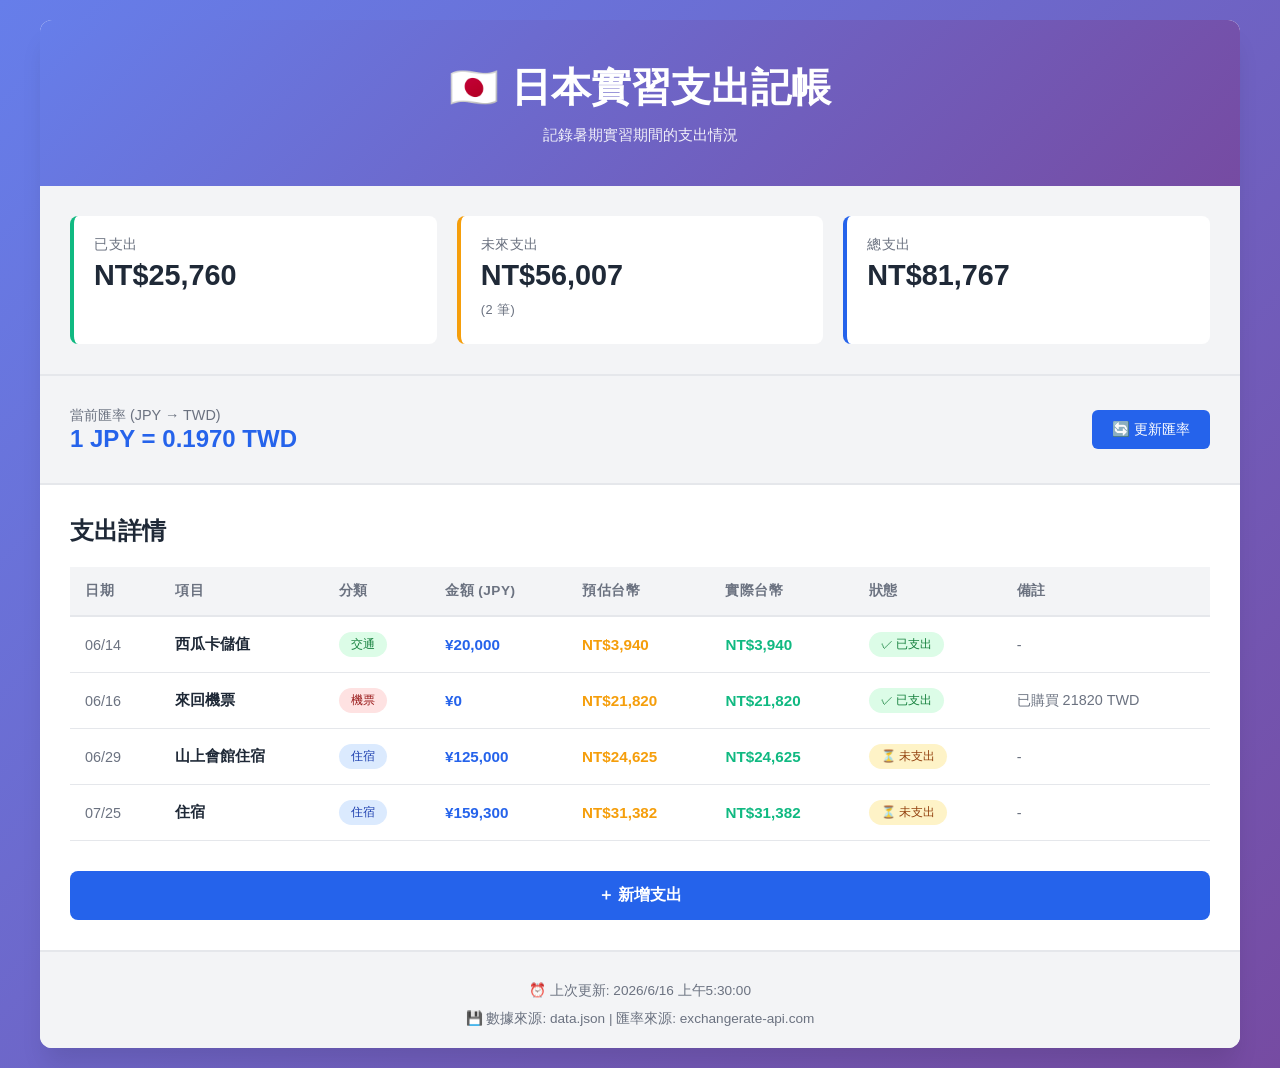
==== index.html @ 2667e3d0 "feat: 新增支出表單，可直接從網頁新增記錄到 GitHub Co-Authored-By: Claude Sonnet 4.6 <noreply@anthropic.com>" ====
<!DOCTYPE html>
<html lang="zh-TW">
<head>
    <meta charset="UTF-8">
    <meta name="viewport" content="width=device-width, initial-scale=1.0">
    <title>日本實習支出記帳</title>
    <link rel="stylesheet" href="style.css">
</head>
<body>
    <div class="container">
        <header>
            <h1>🇯🇵 日本實習支出記帳</h1>
            <div class="subtitle">記錄暑期實習期間的支出情況</div>
        </header>

        <div class="stats">
            <div class="stat-card paid">
                <div class="stat-label">已支出</div>
                <div class="stat-value">-</div>
            </div>
            <div class="stat-card pending">
                <div class="stat-label">未來支出</div>
                <div class="stat-value">-</div>
            </div>
            <div class="stat-card">
                <div class="stat-label">總支出</div>
                <div class="stat-value">-</div>
            </div>
        </div>

        <div class="exchange-rate-box">
            <div class="exchange-rate-info">
                <div>
                    <div class="rate-label">當前匯率 (JPY → TWD)</div>
                    <div class="rate-value">1 JPY = <span id="rate-display">0.197</span> TWD</div>
                </div>
            </div>
            <button class="refresh-btn" onclick="tracker.updateExchangeRate(); tracker.recalculateEstimates(); tracker.render();">
                🔄 更新匯率
            </button>
        </div>

        <div class="main-content">
            <h2 class="table-title">支出詳情</h2>
            <div class="table-wrapper">
                <table>
                    <thead>
                        <tr>
                            <th>日期</th>
                            <th>項目</th>
                            <th>分類</th>
                            <th>金額 (JPY)</th>
                            <th>預估台幣</th>
                            <th>實際台幣</th>
                            <th>狀態</th>
                            <th>備註</th>
                        </tr>
                    </thead>
                    <tbody>
                        <tr>
                            <td colspan="8" style="text-align: center; padding: 40px; color: #6b7280;">
                                正在加載...
                            </td>
                        </tr>
                    </tbody>
                </table>
            </div>
        </div>

        <!-- 新增支出按鈕 -->
        <div style="padding: 0 30px 30px;">
            <button class="add-btn" onclick="toggleForm()">＋ 新增支出</button>
        </div>

        <!-- 新增支出表單 -->
        <div id="add-form" style="display:none; padding: 0 30px 30px;">
            <div class="form-card">
                <h3 style="margin-bottom: 20px;">新增支出</h3>

                <div class="form-row">
                    <div class="form-group">
                        <label>項目名稱</label>
                        <input type="text" id="f-name" placeholder="例：便利商店" />
                    </div>
                    <div class="form-group">
                        <label>日期</label>
                        <input type="date" id="f-date" />
                    </div>
                </div>

                <div class="form-row">
                    <div class="form-group">
                        <label>分類</label>
                        <select id="f-category">
                            <option value="Food">食物</option>
                            <option value="Transport">交通</option>
                            <option value="Housing">住宿</option>
                            <option value="Flight">機票</option>
                            <option value="Other">其他</option>
                        </select>
                    </div>
                    <div class="form-group">
                        <label>金額 (JPY) <span style="color:#6b7280; font-size:0.85em;">台幣支出填 0</span></label>
                        <input type="number" id="f-jpy" placeholder="0" min="0" />
                    </div>
                </div>

                <div class="form-row">
                    <div class="form-group">
                        <label>實際台幣 <span style="color:#6b7280; font-size:0.85em;">（選填）</span></label>
                        <input type="number" id="f-twd" placeholder="留空則自動預估" min="0" />
                    </div>
                    <div class="form-group" style="display:flex; align-items:center; gap:10px; padding-top:24px;">
                        <input type="checkbox" id="f-paid" style="width:18px; height:18px; cursor:pointer;" />
                        <label for="f-paid" style="margin:0; cursor:pointer;">已支出</label>
                    </div>
                </div>

                <div class="form-group">
                    <label>備註 <span style="color:#6b7280; font-size:0.85em;">（選填）</span></label>
                    <input type="text" id="f-notes" placeholder="備註說明" />
                </div>

                <div class="form-group">
                    <label>GitHub Token <span style="color:#6b7280; font-size:0.85em;">（會記住，不用每次輸入）</span></label>
                    <input type="password" id="f-token" placeholder="ghp_xxxx 或 gho_xxxx" />
                </div>

                <div style="display:flex; gap:10px; margin-top:10px;">
                    <button class="submit-btn" onclick="addExpense()">儲存</button>
                    <button class="cancel-btn" onclick="toggleForm()">取消</button>
                </div>

                <div id="form-msg" style="margin-top:15px; display:none;"></div>
            </div>
        </div>

        <footer>
            <div class="last-updated">⏰ 上次更新: -</div>
            <div>💾 數據來源: data.json | 匯率來源: exchangerate-api.com</div>
        </footer>
    </div>

    <script src="script.js"></script>
</body>
</html>
---- style.css ----
* {
  margin: 0;
  padding: 0;
  box-sizing: border-box;
}

:root {
  --primary: #2563eb;
  --success: #10b981;
  --warning: #f59e0b;
  --danger: #ef4444;
  --dark: #1f2937;
  --light: #f3f4f6;
  --border: #e5e7eb;
}

body {
  font-family: -apple-system, BlinkMacSystemFont, 'Segoe UI', Roboto, 'Helvetica Neue', Arial, sans-serif;
  background: linear-gradient(135deg, #667eea 0%, #764ba2 100%);
  min-height: 100vh;
  padding: 20px;
  color: var(--dark);
}

.container {
  max-width: 1200px;
  margin: 0 auto;
  background: white;
  border-radius: 12px;
  box-shadow: 0 20px 25px -5px rgba(0, 0, 0, 0.1);
  overflow: hidden;
}

header {
  background: linear-gradient(135deg, #667eea 0%, #764ba2 100%);
  color: white;
  padding: 40px 30px;
  text-align: center;
}

header h1 {
  font-size: 2.5em;
  margin-bottom: 10px;
}

header .subtitle {
  font-size: 0.95em;
  opacity: 0.9;
}

.stats {
  display: grid;
  grid-template-columns: repeat(auto-fit, minmax(200px, 1fr));
  gap: 20px;
  padding: 30px;
  background: var(--light);
  border-bottom: 2px solid var(--border);
}

.stat-card {
  background: white;
  padding: 20px;
  border-radius: 8px;
  border-left: 4px solid var(--primary);
}

.stat-card.paid {
  border-left-color: var(--success);
}

.stat-card.pending {
  border-left-color: var(--warning);
}

.stat-label {
  font-size: 0.85em;
  color: #6b7280;
  text-transform: uppercase;
  letter-spacing: 0.5px;
  margin-bottom: 5px;
}

.stat-value {
  font-size: 1.8em;
  font-weight: bold;
  color: var(--dark);
}

.exchange-rate-box {
  padding: 30px;
  background: var(--light);
  border-bottom: 2px solid var(--border);
  display: flex;
  justify-content: space-between;
  align-items: center;
  flex-wrap: wrap;
  gap: 20px;
}

.exchange-rate-info {
  display: flex;
  align-items: center;
  gap: 15px;
}

.rate-label {
  font-size: 0.9em;
  color: #6b7280;
}

.rate-value {
  font-size: 1.5em;
  font-weight: bold;
  color: var(--primary);
}

.refresh-btn {
  background: var(--primary);
  color: white;
  border: none;
  padding: 10px 20px;
  border-radius: 6px;
  cursor: pointer;
  font-size: 0.9em;
  transition: all 0.3s ease;
}

.refresh-btn:hover {
  background: #1d4ed8;
  transform: translateY(-2px);
  box-shadow: 0 4px 12px rgba(37, 99, 235, 0.3);
}

.refresh-btn:active {
  transform: translateY(0);
}

.refresh-btn.loading {
  opacity: 0.6;
  cursor: not-allowed;
}

.main-content {
  padding: 30px;
}

.table-title {
  font-size: 1.5em;
  font-weight: bold;
  margin-bottom: 20px;
  color: var(--dark);
}

.table-wrapper {
  overflow-x: auto;
}

table {
  width: 100%;
  border-collapse: collapse;
}

thead {
  background: var(--light);
  border-bottom: 2px solid var(--border);
}

th {
  padding: 15px;
  text-align: left;
  font-weight: 600;
  color: #6b7280;
  font-size: 0.85em;
  text-transform: uppercase;
  letter-spacing: 0.5px;
}

tbody tr {
  border-bottom: 1px solid var(--border);
  transition: background-color 0.2s ease;
}

tbody tr:hover {
  background-color: var(--light);
}

td {
  padding: 15px;
  font-size: 0.95em;
}

.date-cell {
  color: #6b7280;
  font-size: 0.9em;
}

.category-badge {
  display: inline-block;
  padding: 4px 12px;
  border-radius: 20px;
  font-size: 0.8em;
  font-weight: 500;
}

.category-badge.Housing {
  background: #dbeafe;
  color: #1e40af;
}

.category-badge.Transport {
  background: #dcfce7;
  color: #15803d;
}

.category-badge.Food {
  background: #fef3c7;
  color: #92400e;
}

.category-badge.Flight {
  background: #fee2e2;
  color: #991b1b;
}

.category-badge.Other {
  background: #f3f4f6;
  color: #374151;
}

.amount-cell {
  font-weight: 600;
  color: var(--primary);
}

.twd-cell {
  font-weight: bold;
}

.estimate {
  color: #f59e0b;
}

.actual {
  color: #10b981;
}

.status-badge {
  display: inline-block;
  padding: 4px 12px;
  border-radius: 20px;
  font-size: 0.8em;
  font-weight: 500;
}

.status-badge.paid {
  background: #dcfce7;
  color: #15803d;
}

.status-badge.pending {
  background: #fef3c7;
  color: #92400e;
}

.notes {
  color: #6b7280;
  font-size: 0.9em;
}

footer {
  padding: 20px 30px;
  background: var(--light);
  border-top: 2px solid var(--border);
  text-align: center;
  font-size: 0.85em;
  color: #6b7280;
}

.last-updated {
  margin: 10px 0;
}

.loading {
  display: inline-block;
  animation: spin 1s linear infinite;
}

@keyframes spin {
  0% { transform: rotate(0deg); }
  100% { transform: rotate(360deg); }
}

.add-btn {
  width: 100%;
  padding: 14px;
  background: var(--primary);
  color: white;
  border: none;
  border-radius: 8px;
  font-size: 1em;
  font-weight: 600;
  cursor: pointer;
  transition: all 0.2s ease;
}

.add-btn:hover {
  background: #1d4ed8;
  transform: translateY(-1px);
  box-shadow: 0 4px 12px rgba(37, 99, 235, 0.3);
}

.form-card {
  background: var(--light);
  border: 2px solid var(--border);
  border-radius: 10px;
  padding: 25px;
}

.form-row {
  display: grid;
  grid-template-columns: 1fr 1fr;
  gap: 15px;
  margin-bottom: 15px;
}

.form-group {
  display: flex;
  flex-direction: column;
  gap: 6px;
  margin-bottom: 15px;
}

.form-group label {
  font-size: 0.85em;
  font-weight: 600;
  color: #374151;
}

.form-group input,
.form-group select {
  padding: 10px 12px;
  border: 1.5px solid var(--border);
  border-radius: 6px;
  font-size: 0.95em;
  outline: none;
  transition: border-color 0.2s;
  background: white;
}

.form-group input:focus,
.form-group select:focus {
  border-color: var(--primary);
}

.submit-btn {
  padding: 12px 30px;
  background: var(--success);
  color: white;
  border: none;
  border-radius: 6px;
  font-size: 0.95em;
  font-weight: 600;
  cursor: pointer;
  transition: all 0.2s;
}

.submit-btn:hover {
  background: #059669;
}

.submit-btn:disabled {
  opacity: 0.6;
  cursor: not-allowed;
}

.cancel-btn {
  padding: 12px 30px;
  background: white;
  color: #6b7280;
  border: 1.5px solid var(--border);
  border-radius: 6px;
  font-size: 0.95em;
  font-weight: 600;
  cursor: pointer;
  transition: all 0.2s;
}

.cancel-btn:hover {
  background: var(--light);
}

.msg-success {
  padding: 12px;
  background: #dcfce7;
  color: #15803d;
  border-radius: 6px;
  font-size: 0.9em;
}

.msg-error {
  padding: 12px;
  background: #fee2e2;
  color: #991b1b;
  border-radius: 6px;
  font-size: 0.9em;
}

@media (max-width: 768px) {
  header h1 {
    font-size: 1.8em;
  }

  .stats {
    grid-template-columns: 1fr 1fr;
    gap: 15px;
    padding: 20px;
  }

  .exchange-rate-box {
    padding: 20px;
  }

  th, td {
    padding: 10px;
    font-size: 0.85em;
  }

  .table-wrapper {
    font-size: 0.9em;
  }

  .main-content {
    padding: 20px;
  }
}
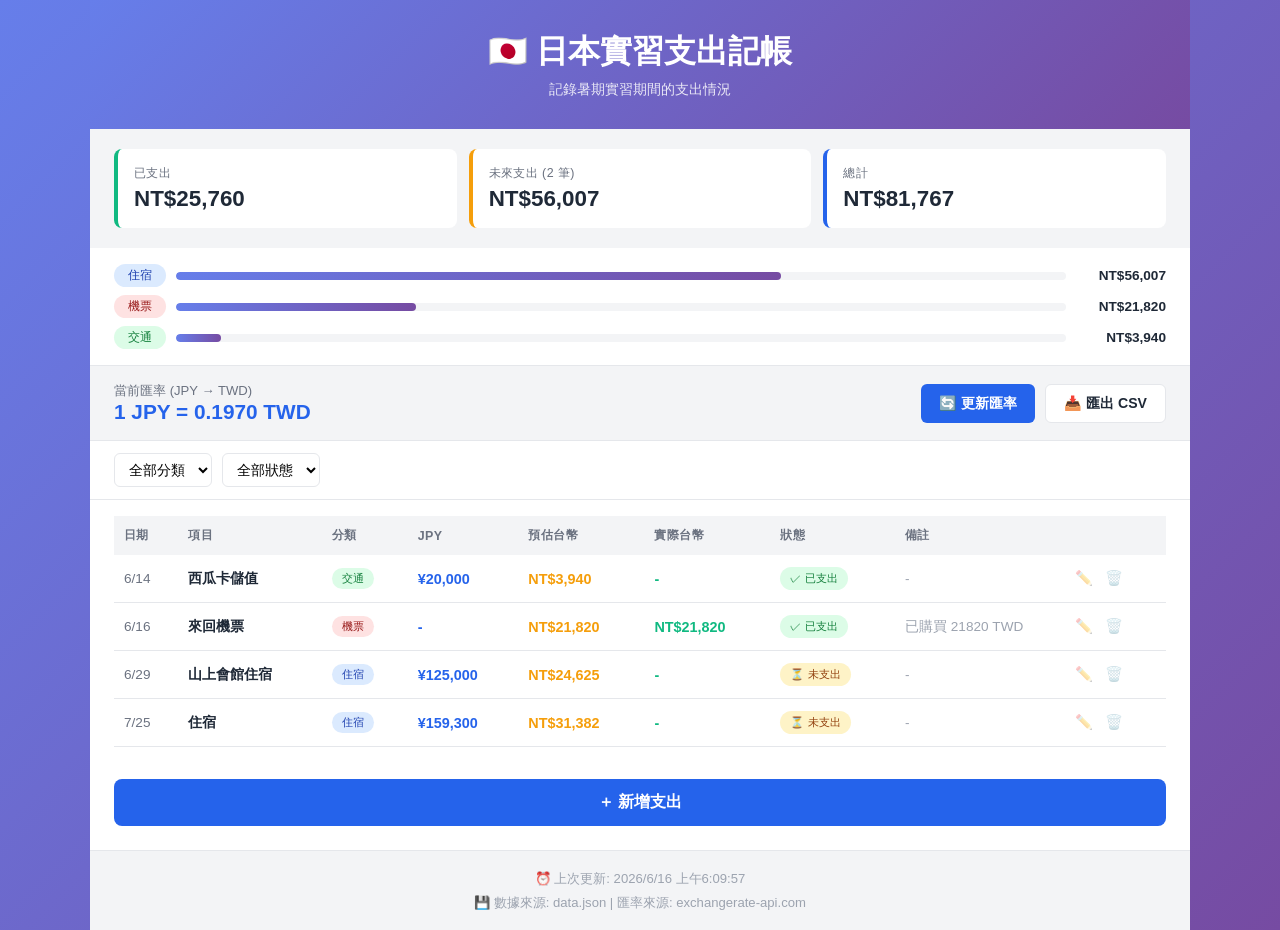
==== commit ac6c1121: "feat: 大幅升級記帳功能 - 新增編輯支出功能（✏️ 按鈕） - 新增一鍵切換已付/未付狀態（點擊狀態標籤） - 新增篩選列（按分類/狀態過濾） - 新增分類統計長條圖 - 新增匯出 CSV 功能" ====
--- a/index.html
+++ b/index.html
@@ -13,21 +13,13 @@
             <div class="subtitle">記錄暑期實習期間的支出情況</div>
         </header>
 
-        <div class="stats">
-            <div class="stat-card paid">
-                <div class="stat-label">已支出</div>
-                <div class="stat-value">-</div>
-            </div>
-            <div class="stat-card pending">
-                <div class="stat-label">未來支出</div>
-                <div class="stat-value">-</div>
-            </div>
-            <div class="stat-card">
-                <div class="stat-label">總支出</div>
-                <div class="stat-value">-</div>
-            </div>
-        </div>
+        <!-- 統計卡片 -->
+        <div class="stats" id="stats"></div>
 
+        <!-- 分類統計 -->
+        <div class="category-stats" id="category-stats"></div>
+
+        <!-- 匯率列 -->
         <div class="exchange-rate-box">
             <div class="exchange-rate-info">
                 <div>
@@ -35,110 +27,109 @@
                     <div class="rate-value">1 JPY = <span id="rate-display">0.197</span> TWD</div>
                 </div>
             </div>
-            <button class="refresh-btn" onclick="tracker.updateExchangeRate(); tracker.recalculateEstimates(); tracker.render();">
-                🔄 更新匯率
-            </button>
+            <div style="display:flex; gap:10px; flex-wrap:wrap;">
+                <button class="refresh-btn" onclick="tracker.updateExchangeRate().then(()=>{tracker.recalculateEstimates();tracker.render();})">🔄 更新匯率</button>
+                <button class="export-btn" onclick="exportCSV()">📥 匯出 CSV</button>
+            </div>
         </div>
 
+        <!-- 篩選列 -->
+        <div class="filter-bar">
+            <select id="filter-category" onchange="tracker.render()">
+                <option value="">全部分類</option>
+                <option value="Food">食物</option>
+                <option value="Transport">交通</option>
+                <option value="Housing">住宿</option>
+                <option value="Flight">機票</option>
+                <option value="Other">其他</option>
+            </select>
+            <select id="filter-status" onchange="tracker.render()">
+                <option value="">全部狀態</option>
+                <option value="paid">已支出</option>
+                <option value="pending">未支出</option>
+            </select>
+        </div>
+
+        <!-- 支出表格 -->
         <div class="main-content">
-            <h2 class="table-title">支出詳情</h2>
-            <div class="table-wrapper">
-                <table>
-                    <thead>
-                        <tr>
-                            <th>日期</th>
-                            <th>項目</th>
-                            <th>分類</th>
-                            <th>金額 (JPY)</th>
-                            <th>預估台幣</th>
-                            <th>實際台幣</th>
-                            <th>狀態</th>
-                            <th>備註</th>
-                        </tr>
-                    </thead>
-                    <tbody>
-                        <tr>
-                            <td colspan="8" style="text-align: center; padding: 40px; color: #6b7280;">
-                                正在加載...
-                            </td>
-                        </tr>
-                    </tbody>
-                </table>
+            <div class="table-wrapper" id="table-wrapper">
+                <p style="text-align:center; padding:40px; color:#6b7280;">正在加載...</p>
             </div>
         </div>
 
         <!-- 新增支出按鈕 -->
-        <div style="padding: 0 30px 30px;">
-            <button class="add-btn" onclick="toggleForm()">＋ 新增支出</button>
-        </div>
-
-        <!-- 新增支出表單 -->
-        <div id="add-form" style="display:none; padding: 0 30px 30px;">
-            <div class="form-card">
-                <h3 style="margin-bottom: 20px;">新增支出</h3>
-
-                <div class="form-row">
-                    <div class="form-group">
-                        <label>項目名稱</label>
-                        <input type="text" id="f-name" placeholder="例：便利商店" />
-                    </div>
-                    <div class="form-group">
-                        <label>日期</label>
-                        <input type="date" id="f-date" />
-                    </div>
-                </div>
-
-                <div class="form-row">
-                    <div class="form-group">
-                        <label>分類</label>
-                        <select id="f-category">
-                            <option value="Food">食物</option>
-                            <option value="Transport">交通</option>
-                            <option value="Housing">住宿</option>
-                            <option value="Flight">機票</option>
-                            <option value="Other">其他</option>
-                        </select>
-                    </div>
-                    <div class="form-group">
-                        <label>金額 (JPY) <span style="color:#6b7280; font-size:0.85em;">台幣支出填 0</span></label>
-                        <input type="number" id="f-jpy" placeholder="0" min="0" />
-                    </div>
-                </div>
-
-                <div class="form-row">
-                    <div class="form-group">
-                        <label>實際台幣 <span style="color:#6b7280; font-size:0.85em;">（選填）</span></label>
-                        <input type="number" id="f-twd" placeholder="留空則自動預估" min="0" />
-                    </div>
-                    <div class="form-group" style="display:flex; align-items:center; gap:10px; padding-top:24px;">
-                        <input type="checkbox" id="f-paid" style="width:18px; height:18px; cursor:pointer;" />
-                        <label for="f-paid" style="margin:0; cursor:pointer;">已支出</label>
-                    </div>
-                </div>
-
-                <div class="form-group">
-                    <label>備註 <span style="color:#6b7280; font-size:0.85em;">（選填）</span></label>
-                    <input type="text" id="f-notes" placeholder="備註說明" />
-                </div>
-
-                <div class="form-group">
-                    <label>GitHub Token <span style="color:#6b7280; font-size:0.85em;">（會記住，不用每次輸入）</span></label>
-                    <input type="password" id="f-token" placeholder="ghp_xxxx 或 gho_xxxx" />
-                </div>
-
-                <div style="display:flex; gap:10px; margin-top:10px;">
-                    <button class="submit-btn" onclick="addExpense()">儲存</button>
-                    <button class="cancel-btn" onclick="toggleForm()">取消</button>
-                </div>
-
-                <div id="form-msg" style="margin-top:15px; display:none;"></div>
-            </div>
+        <div class="add-btn-wrap">
+            <button class="add-btn" onclick="openForm()">＋ 新增支出</button>
         </div>
 
         <footer>
-            <div class="last-updated">⏰ 上次更新: -</div>
+            <div class="last-updated" id="last-updated">⏰ 上次更新: -</div>
             <div>💾 數據來源: data.json | 匯率來源: exchangerate-api.com</div>
         </footer>
+    </div>
+
+    <!-- 新增/編輯 Modal -->
+    <div id="modal-overlay" class="modal-overlay" style="display:none;" onclick="closeModal(event)">
+        <div class="modal-card">
+            <h3 id="modal-title" style="margin-bottom:20px;">新增支出</h3>
+            <input type="hidden" id="f-id" value="" />
+
+            <div class="form-row">
+                <div class="form-group">
+                    <label>項目名稱</label>
+                    <input type="text" id="f-name" placeholder="例：便利商店" />
+                </div>
+                <div class="form-group">
+                    <label>日期</label>
+                    <input type="date" id="f-date" />
+                </div>
+            </div>
+
+            <div class="form-row">
+                <div class="form-group">
+                    <label>分類</label>
+                    <select id="f-category">
+                        <option value="Food">食物</option>
+                        <option value="Transport">交通</option>
+                        <option value="Housing">住宿</option>
+                        <option value="Flight">機票</option>
+                        <option value="Other">其他</option>
+                    </select>
+                </div>
+                <div class="form-group">
+                    <label>金額 (JPY) <span class="hint">台幣支出填 0</span></label>
+                    <input type="number" id="f-jpy" placeholder="0" min="0" />
+                </div>
+            </div>
+
+            <div class="form-row">
+                <div class="form-group">
+                    <label>實際台幣 <span class="hint">（選填）</span></label>
+                    <input type="number" id="f-twd" placeholder="留空則自動預估" min="0" />
+                </div>
+                <div class="form-group checkbox-group">
+                    <input type="checkbox" id="f-paid" />
+                    <label for="f-paid">已支出</label>
+                </div>
+            </div>
+
+            <div class="form-group">
+                <label>備註 <span class="hint">（選填）</span></label>
+                <input type="text" id="f-notes" placeholder="備註說明" />
+            </div>
+
+            <div class="form-group">
+                <label>GitHub Token <span class="hint">（會記住）</span></label>
+                <input type="password" id="f-token" placeholder="ghp_xxxx 或 gho_xxxx" />
+            </div>
+
+            <div style="display:flex; gap:10px; margin-top:10px;">
+                <button class="submit-btn" onclick="saveExpense()">儲存</button>
+                <button class="cancel-btn" onclick="closeModal()">取消</button>
+            </div>
+
+            <div id="form-msg" style="margin-top:15px; display:none;"></div>
+        </div>
     </div>
 
     <script src="script.js"></script>
--- a/style.css
+++ b/style.css
@@ -1,8 +1,4 @@
-* {
-  margin: 0;
-  padding: 0;
-  box-sizing: border-box;
-}
+* { margin: 0; padding: 0; box-sizing: border-box; }
 
 :root {
   --primary: #2563eb;
@@ -15,345 +11,272 @@
 }
 
 body {
-  font-family: -apple-system, BlinkMacSystemFont, 'Segoe UI', Roboto, 'Helvetica Neue', Arial, sans-serif;
+  font-family: -apple-system, BlinkMacSystemFont, 'Segoe UI', Roboto, sans-serif;
   background: linear-gradient(135deg, #667eea 0%, #764ba2 100%);
   min-height: 100vh;
-  padding: 20px;
   color: var(--dark);
 }
 
 .container {
-  max-width: 1200px;
+  max-width: 1100px;
   margin: 0 auto;
   background: white;
-  border-radius: 12px;
-  box-shadow: 0 20px 25px -5px rgba(0, 0, 0, 0.1);
-  overflow: hidden;
-}
-
+  min-height: 100vh;
+}
+
+/* Header */
 header {
   background: linear-gradient(135deg, #667eea 0%, #764ba2 100%);
   color: white;
-  padding: 40px 30px;
+  padding: 30px 24px;
   text-align: center;
 }
-
-header h1 {
-  font-size: 2.5em;
-  margin-bottom: 10px;
-}
-
-header .subtitle {
-  font-size: 0.95em;
-  opacity: 0.9;
-}
-
+header h1 { font-size: 2em; margin-bottom: 6px; }
+header .subtitle { font-size: 0.9em; opacity: 0.85; }
+
+/* Stats */
 .stats {
   display: grid;
-  grid-template-columns: repeat(auto-fit, minmax(200px, 1fr));
-  gap: 20px;
-  padding: 30px;
+  grid-template-columns: repeat(3, 1fr);
+  gap: 12px;
+  padding: 20px 24px;
   background: var(--light);
-  border-bottom: 2px solid var(--border);
-}
-
+}
 .stat-card {
   background: white;
-  padding: 20px;
+  padding: 16px;
   border-radius: 8px;
   border-left: 4px solid var(--primary);
 }
-
-.stat-card.paid {
-  border-left-color: var(--success);
-}
-
-.stat-card.pending {
-  border-left-color: var(--warning);
-}
-
-.stat-label {
-  font-size: 0.85em;
-  color: #6b7280;
-  text-transform: uppercase;
-  letter-spacing: 0.5px;
-  margin-bottom: 5px;
-}
-
-.stat-value {
-  font-size: 1.8em;
-  font-weight: bold;
-  color: var(--dark);
-}
-
+.stat-card.paid { border-left-color: var(--success); }
+.stat-card.pending { border-left-color: var(--warning); }
+.stat-label { font-size: 0.78em; color: #6b7280; text-transform: uppercase; letter-spacing: 0.4px; margin-bottom: 4px; }
+.stat-value { font-size: 1.4em; font-weight: bold; }
+
+/* Category Stats */
+.category-stats {
+  padding: 16px 24px;
+  border-bottom: 1px solid var(--border);
+  display: flex;
+  flex-direction: column;
+  gap: 8px;
+}
+.cat-item {
+  display: flex;
+  align-items: center;
+  gap: 10px;
+}
+.cat-item .category-badge { min-width: 52px; text-align: center; }
+.cat-bar-wrap {
+  flex: 1;
+  background: var(--light);
+  border-radius: 4px;
+  height: 8px;
+  overflow: hidden;
+}
+.cat-bar {
+  height: 100%;
+  background: linear-gradient(90deg, #667eea, #764ba2);
+  border-radius: 4px;
+  transition: width 0.4s ease;
+}
+.cat-amt { font-size: 0.85em; font-weight: 600; color: var(--dark); min-width: 90px; text-align: right; }
+
+/* Exchange Rate */
 .exchange-rate-box {
-  padding: 30px;
-  background: var(--light);
-  border-bottom: 2px solid var(--border);
   display: flex;
   justify-content: space-between;
   align-items: center;
+  padding: 16px 24px;
+  background: var(--light);
+  border-bottom: 1px solid var(--border);
   flex-wrap: wrap;
-  gap: 20px;
-}
-
-.exchange-rate-info {
-  display: flex;
-  align-items: center;
-  gap: 15px;
-}
-
-.rate-label {
-  font-size: 0.9em;
+  gap: 12px;
+}
+.rate-label { font-size: 0.82em; color: #6b7280; }
+.rate-value { font-size: 1.3em; font-weight: bold; color: var(--primary); }
+.refresh-btn, .export-btn {
+  padding: 9px 18px;
+  border: none;
+  border-radius: 6px;
+  cursor: pointer;
+  font-size: 0.88em;
+  font-weight: 600;
+  transition: all 0.2s;
+}
+.refresh-btn { background: var(--primary); color: white; }
+.refresh-btn:hover { background: #1d4ed8; }
+.export-btn { background: white; color: var(--dark); border: 1.5px solid var(--border); }
+.export-btn:hover { background: var(--light); }
+
+/* Filter Bar */
+.filter-bar {
+  display: flex;
+  gap: 10px;
+  padding: 12px 24px;
+  border-bottom: 1px solid var(--border);
+  background: white;
+}
+.filter-bar select {
+  padding: 7px 10px;
+  border: 1.5px solid var(--border);
+  border-radius: 6px;
+  font-size: 0.88em;
+  outline: none;
+  cursor: pointer;
+  background: white;
+}
+.filter-bar select:focus { border-color: var(--primary); }
+
+/* Table */
+.main-content { padding: 16px 24px; }
+.table-wrapper { overflow-x: auto; }
+table { width: 100%; border-collapse: collapse; }
+thead { background: var(--light); }
+th {
+  padding: 11px 10px;
+  text-align: left;
+  font-size: 0.78em;
+  text-transform: uppercase;
+  letter-spacing: 0.4px;
   color: #6b7280;
-}
-
-.rate-value {
-  font-size: 1.5em;
-  font-weight: bold;
-  color: var(--primary);
-}
-
-.refresh-btn {
+  font-weight: 600;
+}
+tbody tr { border-bottom: 1px solid var(--border); transition: background 0.15s; }
+tbody tr:hover { background: #fafafa; }
+td { padding: 12px 10px; font-size: 0.9em; }
+.date-cell { color: #6b7280; font-size: 0.85em; white-space: nowrap; }
+.amount-cell { font-weight: 600; color: var(--primary); }
+.twd-cell { font-weight: 600; }
+.estimate { color: var(--warning); }
+.actual { color: var(--success); }
+.notes { color: #9ca3af; font-size: 0.85em; max-width: 120px; }
+.action-cell { white-space: nowrap; }
+
+/* Category Badge */
+.category-badge {
+  display: inline-block;
+  padding: 3px 10px;
+  border-radius: 20px;
+  font-size: 0.78em;
+  font-weight: 500;
+}
+.category-badge.Housing { background: #dbeafe; color: #1e40af; }
+.category-badge.Transport { background: #dcfce7; color: #15803d; }
+.category-badge.Food { background: #fef3c7; color: #92400e; }
+.category-badge.Flight { background: #fee2e2; color: #991b1b; }
+.category-badge.Other { background: #f3f4f6; color: #374151; }
+
+/* Status Badge (clickable) */
+.status-badge {
+  display: inline-block;
+  padding: 4px 10px;
+  border-radius: 20px;
+  font-size: 0.78em;
+  font-weight: 500;
+  border: none;
+  cursor: pointer;
+  transition: opacity 0.15s;
+}
+.status-badge:hover { opacity: 0.75; }
+.status-badge.paid { background: #dcfce7; color: #15803d; }
+.status-badge.pending { background: #fef3c7; color: #92400e; }
+
+/* Action Buttons */
+.edit-btn, .delete-btn {
+  background: none;
+  border: none;
+  cursor: pointer;
+  font-size: 1em;
+  opacity: 0.35;
+  transition: opacity 0.15s;
+  padding: 3px 4px;
+}
+.edit-btn:hover, .delete-btn:hover { opacity: 1; }
+
+/* Add Button */
+.add-btn-wrap { padding: 16px 24px 24px; }
+.add-btn {
+  width: 100%;
+  padding: 13px;
   background: var(--primary);
   color: white;
   border: none;
-  padding: 10px 20px;
-  border-radius: 6px;
-  cursor: pointer;
-  font-size: 0.9em;
-  transition: all 0.3s ease;
-}
-
-.refresh-btn:hover {
-  background: #1d4ed8;
-  transform: translateY(-2px);
-  box-shadow: 0 4px 12px rgba(37, 99, 235, 0.3);
-}
-
-.refresh-btn:active {
-  transform: translateY(0);
-}
-
-.refresh-btn.loading {
-  opacity: 0.6;
-  cursor: not-allowed;
-}
-
-.main-content {
-  padding: 30px;
-}
-
-.table-title {
-  font-size: 1.5em;
-  font-weight: bold;
-  margin-bottom: 20px;
-  color: var(--dark);
-}
-
-.table-wrapper {
-  overflow-x: auto;
-}
-
-table {
-  width: 100%;
-  border-collapse: collapse;
-}
-
-thead {
-  background: var(--light);
-  border-bottom: 2px solid var(--border);
-}
-
-th {
-  padding: 15px;
-  text-align: left;
-  font-weight: 600;
-  color: #6b7280;
-  font-size: 0.85em;
-  text-transform: uppercase;
-  letter-spacing: 0.5px;
-}
-
-tbody tr {
-  border-bottom: 1px solid var(--border);
-  transition: background-color 0.2s ease;
-}
-
-tbody tr:hover {
-  background-color: var(--light);
-}
-
-td {
-  padding: 15px;
-  font-size: 0.95em;
-}
-
-.date-cell {
-  color: #6b7280;
-  font-size: 0.9em;
-}
-
-.category-badge {
-  display: inline-block;
-  padding: 4px 12px;
-  border-radius: 20px;
-  font-size: 0.8em;
-  font-weight: 500;
-}
-
-.category-badge.Housing {
-  background: #dbeafe;
-  color: #1e40af;
-}
-
-.category-badge.Transport {
-  background: #dcfce7;
-  color: #15803d;
-}
-
-.category-badge.Food {
-  background: #fef3c7;
-  color: #92400e;
-}
-
-.category-badge.Flight {
-  background: #fee2e2;
-  color: #991b1b;
-}
-
-.category-badge.Other {
-  background: #f3f4f6;
-  color: #374151;
-}
-
-.amount-cell {
-  font-weight: 600;
-  color: var(--primary);
-}
-
-.twd-cell {
-  font-weight: bold;
-}
-
-.estimate {
-  color: #f59e0b;
-}
-
-.actual {
-  color: #10b981;
-}
-
-.status-badge {
-  display: inline-block;
-  padding: 4px 12px;
-  border-radius: 20px;
-  font-size: 0.8em;
-  font-weight: 500;
-}
-
-.status-badge.paid {
-  background: #dcfce7;
-  color: #15803d;
-}
-
-.status-badge.pending {
-  background: #fef3c7;
-  color: #92400e;
-}
-
-.notes {
-  color: #6b7280;
-  font-size: 0.9em;
-}
-
-footer {
-  padding: 20px 30px;
-  background: var(--light);
-  border-top: 2px solid var(--border);
-  text-align: center;
-  font-size: 0.85em;
-  color: #6b7280;
-}
-
-.last-updated {
-  margin: 10px 0;
-}
-
-.loading {
-  display: inline-block;
-  animation: spin 1s linear infinite;
-}
-
-@keyframes spin {
-  0% { transform: rotate(0deg); }
-  100% { transform: rotate(360deg); }
-}
-
-.add-btn {
-  width: 100%;
-  padding: 14px;
-  background: var(--primary);
-  color: white;
-  border: none;
   border-radius: 8px;
   font-size: 1em;
   font-weight: 600;
   cursor: pointer;
-  transition: all 0.2s ease;
-}
-
-.add-btn:hover {
-  background: #1d4ed8;
-  transform: translateY(-1px);
-  box-shadow: 0 4px 12px rgba(37, 99, 235, 0.3);
-}
-
-.form-card {
+  transition: all 0.2s;
+}
+.add-btn:hover { background: #1d4ed8; box-shadow: 0 4px 12px rgba(37,99,235,0.3); }
+
+/* Footer */
+footer {
+  padding: 16px 24px;
   background: var(--light);
-  border: 2px solid var(--border);
-  border-radius: 10px;
-  padding: 25px;
-}
-
+  border-top: 1px solid var(--border);
+  text-align: center;
+  font-size: 0.82em;
+  color: #9ca3af;
+  line-height: 1.8;
+}
+
+/* Modal */
+.modal-overlay {
+  position: fixed;
+  inset: 0;
+  background: rgba(0,0,0,0.45);
+  display: flex;
+  align-items: center;
+  justify-content: center;
+  z-index: 100;
+  padding: 16px;
+}
+.modal-card {
+  background: white;
+  border-radius: 12px;
+  padding: 24px;
+  width: 100%;
+  max-width: 480px;
+  max-height: 90vh;
+  overflow-y: auto;
+  box-shadow: 0 20px 40px rgba(0,0,0,0.2);
+}
 .form-row {
   display: grid;
   grid-template-columns: 1fr 1fr;
-  gap: 15px;
-  margin-bottom: 15px;
-}
-
+  gap: 12px;
+}
 .form-group {
   display: flex;
   flex-direction: column;
-  gap: 6px;
-  margin-bottom: 15px;
-}
-
-.form-group label {
-  font-size: 0.85em;
-  font-weight: 600;
-  color: #374151;
-}
-
-.form-group input,
-.form-group select {
-  padding: 10px 12px;
+  gap: 5px;
+  margin-bottom: 14px;
+}
+.form-group label { font-size: 0.83em; font-weight: 600; color: #374151; }
+.form-group input, .form-group select {
+  padding: 9px 11px;
   border: 1.5px solid var(--border);
   border-radius: 6px;
-  font-size: 0.95em;
+  font-size: 16px;
   outline: none;
   transition: border-color 0.2s;
-  background: white;
-}
-
-.form-group input:focus,
-.form-group select:focus {
-  border-color: var(--primary);
-}
+  width: 100%;
+  background: white;
+}
+.form-group input:focus, .form-group select:focus { border-color: var(--primary); }
+.checkbox-group {
+  flex-direction: row !important;
+  align-items: center;
+  padding-top: 22px;
+  gap: 8px !important;
+}
+.checkbox-group input { width: 18px !important; height: 18px; cursor: pointer; }
+.checkbox-group label { margin: 0; cursor: pointer; font-size: 0.9em !important; }
+.hint { color: #9ca3af; font-size: 0.82em; font-weight: normal; }
 
 .submit-btn {
-  padding: 12px 30px;
+  padding: 11px 28px;
   background: var(--success);
   color: white;
   border: none;
@@ -363,18 +286,10 @@
   cursor: pointer;
   transition: all 0.2s;
 }
-
-.submit-btn:hover {
-  background: #059669;
-}
-
-.submit-btn:disabled {
-  opacity: 0.6;
-  cursor: not-allowed;
-}
-
+.submit-btn:hover { background: #059669; }
+.submit-btn:disabled { opacity: 0.55; cursor: not-allowed; }
 .cancel-btn {
-  padding: 12px 30px;
+  padding: 11px 28px;
   background: white;
   color: #6b7280;
   border: 1.5px solid var(--border);
@@ -382,54 +297,27 @@
   font-size: 0.95em;
   font-weight: 600;
   cursor: pointer;
-  transition: all 0.2s;
-}
-
-.cancel-btn:hover {
-  background: var(--light);
-}
-
-.msg-success {
-  padding: 12px;
-  background: #dcfce7;
-  color: #15803d;
-  border-radius: 6px;
-  font-size: 0.9em;
-}
-
-.msg-error {
-  padding: 12px;
-  background: #fee2e2;
-  color: #991b1b;
-  border-radius: 6px;
-  font-size: 0.9em;
-}
-
-@media (max-width: 768px) {
-  header h1 {
-    font-size: 1.8em;
-  }
-
-  .stats {
-    grid-template-columns: 1fr 1fr;
-    gap: 15px;
-    padding: 20px;
-  }
-
-  .exchange-rate-box {
-    padding: 20px;
-  }
-
-  th, td {
-    padding: 10px;
-    font-size: 0.85em;
-  }
-
-  .table-wrapper {
-    font-size: 0.9em;
-  }
-
-  .main-content {
-    padding: 20px;
-  }
-}
+}
+.cancel-btn:hover { background: var(--light); }
+
+.msg-success { padding: 11px; background: #dcfce7; color: #15803d; border-radius: 6px; font-size: 0.9em; margin-top: 10px; }
+.msg-error { padding: 11px; background: #fee2e2; color: #991b1b; border-radius: 6px; font-size: 0.9em; margin-top: 10px; }
+
+/* Mobile */
+@media (max-width: 640px) {
+  body { padding: 0; }
+  .container { border-radius: 0; }
+  header { padding: 20px 16px; }
+  header h1 { font-size: 1.4em; }
+  .stats { grid-template-columns: repeat(3,1fr); gap: 8px; padding: 12px 16px; }
+  .stat-value { font-size: 1em; }
+  .stat-label { font-size: 0.7em; }
+  .category-stats, .exchange-rate-box, .filter-bar, .main-content, .add-btn-wrap { padding-left: 16px; padding-right: 16px; }
+  .exchange-rate-box { flex-direction: column; align-items: stretch; }
+  .refresh-btn, .export-btn { width: 100%; text-align: center; }
+  .form-row { grid-template-columns: 1fr; }
+  th { font-size: 0.7em; padding: 8px 6px; }
+  td { font-size: 0.82em; padding: 10px 6px; }
+  .notes { max-width: 70px; }
+  .modal-card { padding: 18px; }
+}
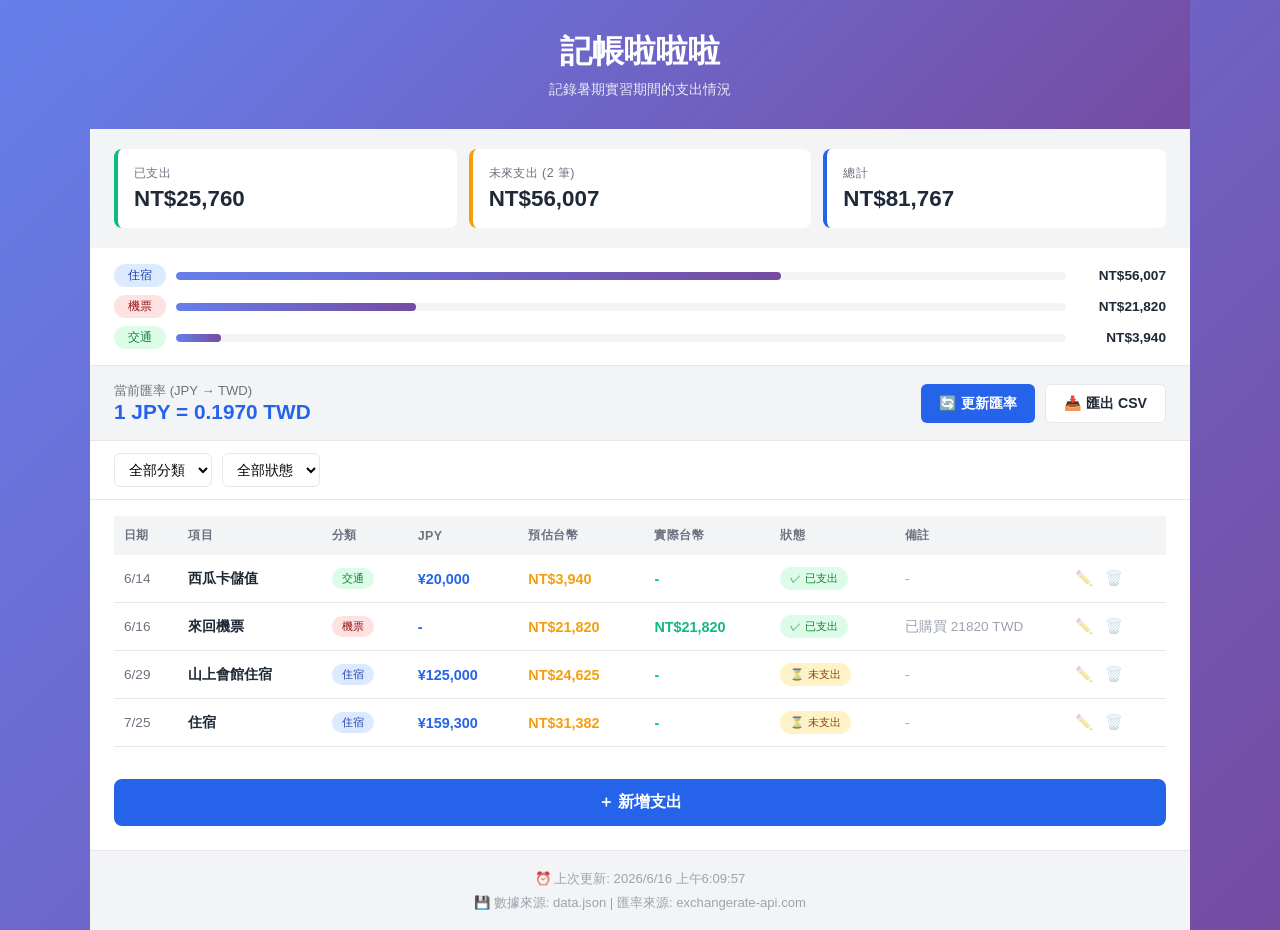
==== commit 1f5f2415: "Update index.html" ====
--- a/index.html
+++ b/index.html
@@ -9,7 +9,7 @@
 <body>
     <div class="container">
         <header>
-            <h1>🇯🇵 日本實習支出記帳</h1>
+            <h1>記帳啦啦啦</h1>
             <div class="subtitle">記錄暑期實習期間的支出情況</div>
         </header>
 
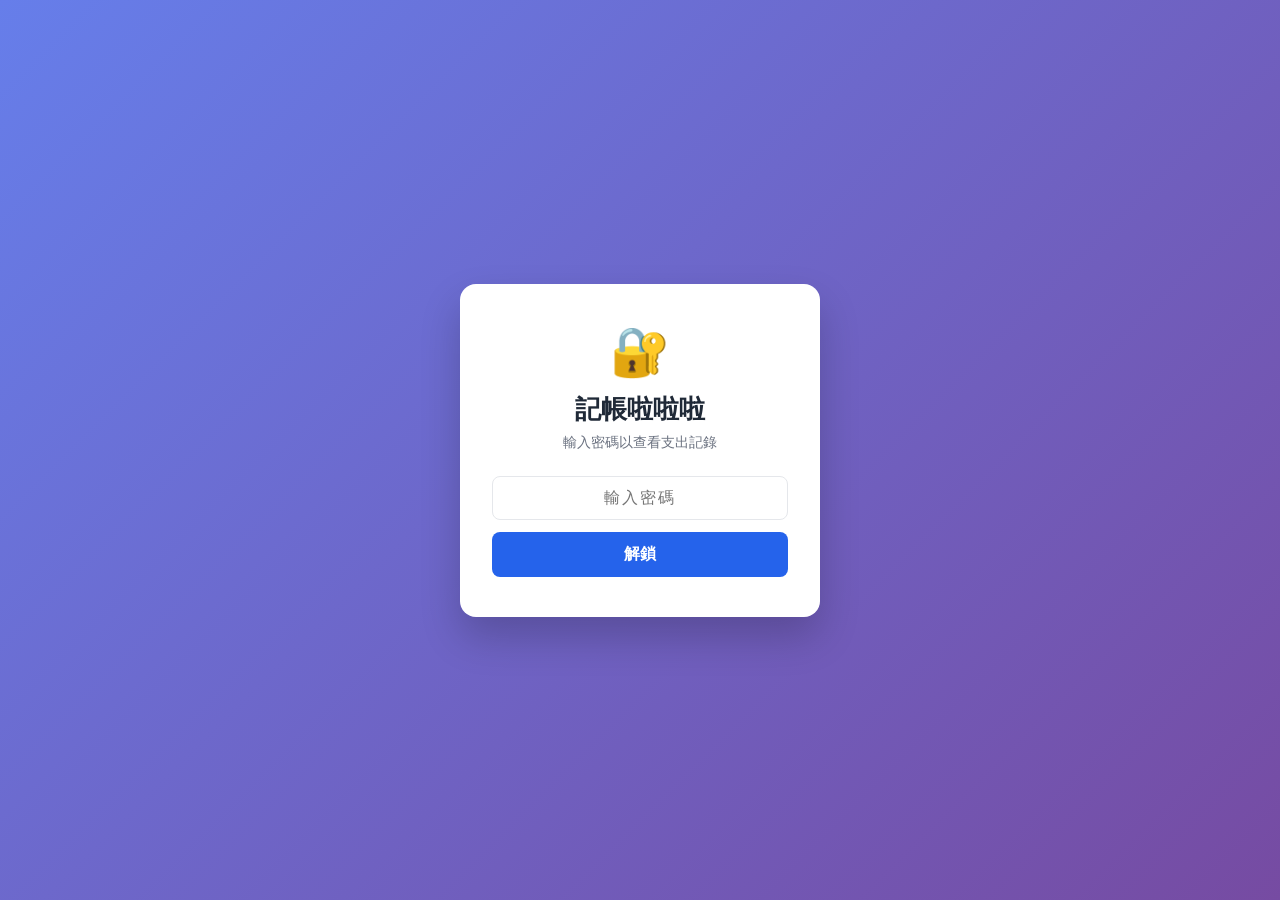
==== commit 25423f53: "feat: 加入 AES-256-GCM 用戶端加密 - 開啟網頁需輸入密碼才能解鎖 - data.json 以 AES-256-GCM 加密儲存 - 密碼僅在瀏覽器本地運算，不上傳任何伺服器 - 新" ====
--- a/index.html
+++ b/index.html
@@ -3,23 +3,36 @@
 <head>
     <meta charset="UTF-8">
     <meta name="viewport" content="width=device-width, initial-scale=1.0">
-    <title>日本實習支出記帳</title>
+    <title>記帳啦啦啦</title>
     <link rel="stylesheet" href="style.css">
 </head>
 <body>
+
+    <!-- 鎖定畫面 -->
+    <div id="lock-screen" class="lock-screen" style="display:none;">
+        <div class="lock-card">
+            <div class="lock-icon">🔐</div>
+            <h2>記帳啦啦啦</h2>
+            <p class="lock-subtitle">輸入密碼以查看支出記錄</p>
+            <input type="password" id="lock-password" placeholder="輸入密碼" autofocus />
+            <button onclick="submitPassword()">解鎖</button>
+            <div id="lock-error" class="lock-error" style="display:none;"></div>
+        </div>
+    </div>
+
+    <!-- 主畫面 -->
     <div class="container">
         <header>
             <h1>記帳啦啦啦</h1>
-            <div class="subtitle">記錄暑期實習期間的支出情況</div>
+            <div class="header-actions">
+                <span class="subtitle">記錄暑期實習期間的支出情況</span>
+                <button class="lock-btn" onclick="lockApp()" title="鎖定">🔒 鎖定</button>
+            </div>
         </header>
 
-        <!-- 統計卡片 -->
         <div class="stats" id="stats"></div>
-
-        <!-- 分類統計 -->
         <div class="category-stats" id="category-stats"></div>
 
-        <!-- 匯率列 -->
         <div class="exchange-rate-box">
             <div class="exchange-rate-info">
                 <div>
@@ -33,7 +46,6 @@
             </div>
         </div>
 
-        <!-- 篩選列 -->
         <div class="filter-bar">
             <select id="filter-category" onchange="tracker.render()">
                 <option value="">全部分類</option>
@@ -50,21 +62,18 @@
             </select>
         </div>
 
-        <!-- 支出表格 -->
         <div class="main-content">
             <div class="table-wrapper" id="table-wrapper">
                 <p style="text-align:center; padding:40px; color:#6b7280;">正在加載...</p>
             </div>
         </div>
 
-        <!-- 新增支出按鈕 -->
         <div class="add-btn-wrap">
             <button class="add-btn" onclick="openForm()">＋ 新增支出</button>
         </div>
 
         <footer>
-            <div class="last-updated" id="last-updated">⏰ 上次更新: -</div>
-            <div>💾 數據來源: data.json | 匯率來源: exchangerate-api.com</div>
+            <div>💾 data.json 以 AES-256-GCM 加密 | 匯率來源: exchangerate-api.com</div>
         </footer>
     </div>
 
--- a/style.css
+++ b/style.css
@@ -24,15 +24,86 @@
   min-height: 100vh;
 }
 
+/* Lock Screen */
+.lock-screen {
+  position: fixed;
+  inset: 0;
+  background: linear-gradient(135deg, #667eea 0%, #764ba2 100%);
+  display: flex;
+  align-items: center;
+  justify-content: center;
+  z-index: 999;
+  padding: 20px;
+}
+.lock-card {
+  background: white;
+  border-radius: 16px;
+  padding: 40px 32px;
+  width: 100%;
+  max-width: 360px;
+  text-align: center;
+  box-shadow: 0 20px 40px rgba(0,0,0,0.2);
+}
+.lock-icon { font-size: 3em; margin-bottom: 12px; }
+.lock-card h2 { font-size: 1.6em; margin-bottom: 6px; color: var(--dark); }
+.lock-subtitle { color: #6b7280; font-size: 0.9em; margin-bottom: 24px; }
+.lock-card input {
+  width: 100%;
+  padding: 12px;
+  border: 1.5px solid var(--border);
+  border-radius: 8px;
+  font-size: 1em;
+  outline: none;
+  margin-bottom: 12px;
+  box-sizing: border-box;
+  text-align: center;
+  letter-spacing: 2px;
+}
+.lock-card input:focus { border-color: var(--primary); }
+.lock-card button {
+  width: 100%;
+  padding: 12px;
+  background: var(--primary);
+  color: white;
+  border: none;
+  border-radius: 8px;
+  font-size: 1em;
+  font-weight: 600;
+  cursor: pointer;
+}
+.lock-card button:hover { background: #1d4ed8; }
+.lock-error {
+  margin-top: 12px;
+  color: var(--danger);
+  font-size: 0.9em;
+}
+
 /* Header */
 header {
   background: linear-gradient(135deg, #667eea 0%, #764ba2 100%);
   color: white;
-  padding: 30px 24px;
-  text-align: center;
-}
-header h1 { font-size: 2em; margin-bottom: 6px; }
-header .subtitle { font-size: 0.9em; opacity: 0.85; }
+  padding: 20px 24px;
+}
+.header-actions {
+  display: flex;
+  justify-content: space-between;
+  align-items: center;
+  margin-top: 4px;
+}
+header h1 { font-size: 1.8em; }
+header .subtitle { font-size: 0.88em; opacity: 0.85; }
+.lock-btn {
+  background: rgba(255,255,255,0.2);
+  border: 1px solid rgba(255,255,255,0.4);
+  color: white;
+  padding: 6px 14px;
+  border-radius: 20px;
+  cursor: pointer;
+  font-size: 0.82em;
+  transition: background 0.2s;
+  white-space: nowrap;
+}
+.lock-btn:hover { background: rgba(255,255,255,0.3); }
 
 /* Stats */
 .stats {
